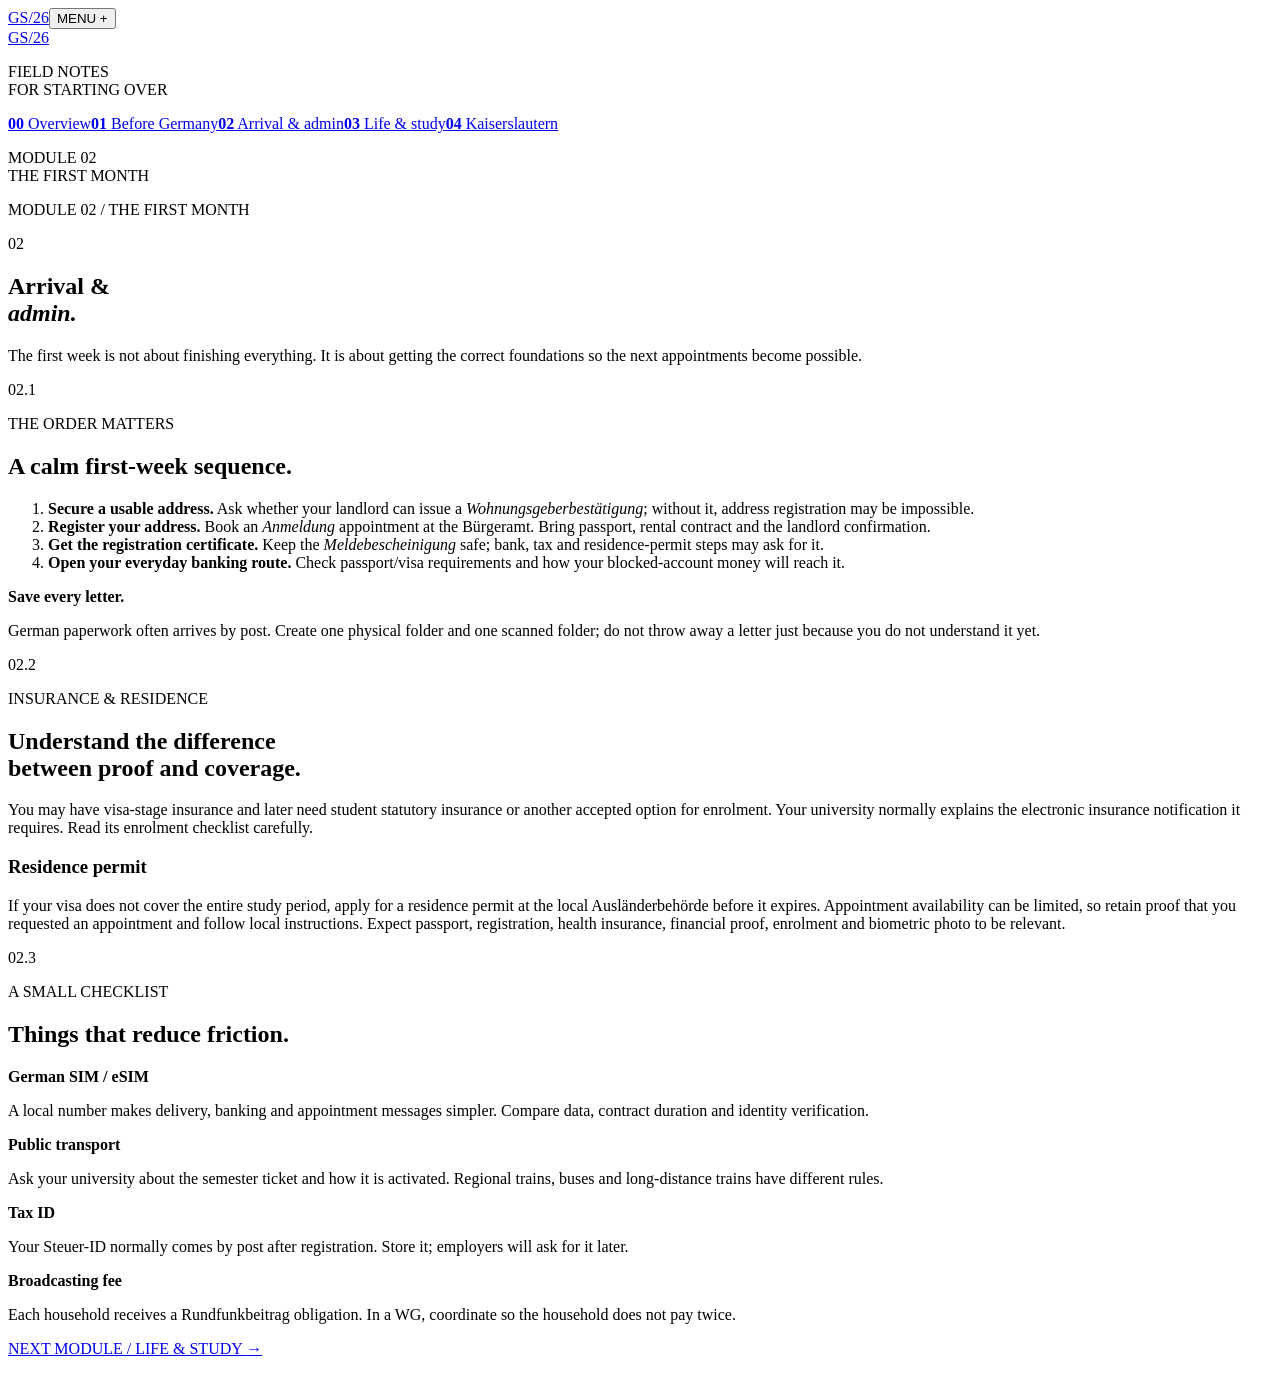
==== german-survival/arrival.html @ 48524ede "Add German Survival arrival.html" ====
<!doctype html><html lang="en"><head><meta charset="utf-8"><meta name="viewport" content="width=device-width,initial-scale=1"><title>Arrival & Admin — German Survival</title><link rel="preconnect" href="https://fonts.googleapis.com"><link rel="preconnect" href="https://fonts.gstatic.com" crossorigin><link href="https://fonts.googleapis.com/css2?family=IBM+Plex+Mono:wght@400;500&family=Space+Grotesk:wght@400;500;600;700&display=swap" rel="stylesheet"><link rel="stylesheet" href="styles.css"></head><body><div class="noise"></div><header class="mobile-head"><a href="index.html" class="logo">GS<span>/</span>26</a><button class="menu" aria-expanded="false">MENU +</button></header><aside class="rail"><a href="index.html" class="logo">GS<span>/</span>26</a><p class="rail-label">FIELD NOTES<br>FOR STARTING OVER</p><nav><a href="index.html"><b>00</b> Overview</a><a href="before-germany.html"><b>01</b> Before Germany</a><a class="active" href="arrival.html"><b>02</b> Arrival &amp; admin</a><a href="life-study.html"><b>03</b> Life &amp; study</a><a href="kaiserslautern.html"><b>04</b> Kaiserslautern</a></nav><p class="rail-foot">MODULE 02<br>THE FIRST MONTH</p></aside><main><article class="guide"><header class="guide-intro"><p class="system-line"><span class="pulse"></span> MODULE 02 / THE FIRST MONTH</p><p class="guide-number">02</p><h1>Arrival &amp;<br><em>admin.</em></h1><p class="lead">The first week is not about finishing everything. It is about getting the correct foundations so the next appointments become possible.</p></header><section class="content-block"><div class="content-index">02.1</div><div><p class="tag">THE ORDER MATTERS</p><h2>A calm first-week sequence.</h2><ol><li><b>Secure a usable address.</b> Ask whether your landlord can issue a <i>Wohnungsgeberbestätigung</i>; without it, address registration may be impossible.</li><li><b>Register your address.</b> Book an <i>Anmeldung</i> appointment at the Bürgeramt. Bring passport, rental contract and the landlord confirmation.</li><li><b>Get the registration certificate.</b> Keep the <i>Meldebescheinigung</i> safe; bank, tax and residence-permit steps may ask for it.</li><li><b>Open your everyday banking route.</b> Check passport/visa requirements and how your blocked-account money will reach it.</li></ol><div class="callout"><strong>Save every letter.</strong><p>German paperwork often arrives by post. Create one physical folder and one scanned folder; do not throw away a letter just because you do not understand it yet.</p></div></div></section><section class="content-block"><div class="content-index">02.2</div><div><p class="tag">INSURANCE &amp; RESIDENCE</p><h2>Understand the difference<br>between proof and coverage.</h2><p>You may have visa-stage insurance and later need student statutory insurance or another accepted option for enrolment. Your university normally explains the electronic insurance notification it requires. Read its enrolment checklist carefully.</p><h3>Residence permit</h3><p>If your visa does not cover the entire study period, apply for a residence permit at the local Ausländerbehörde before it expires. Appointment availability can be limited, so retain proof that you requested an appointment and follow local instructions. Expect passport, registration, health insurance, financial proof, enrolment and biometric photo to be relevant.</p></div></section><section class="content-block"><div class="content-index">02.3</div><div><p class="tag">A SMALL CHECKLIST</p><h2>Things that reduce friction.</h2><div class="split-list"><div><b>German SIM / eSIM</b><p>A local number makes delivery, banking and appointment messages simpler. Compare data, contract duration and identity verification.</p></div><div><b>Public transport</b><p>Ask your university about the semester ticket and how it is activated. Regional trains, buses and long-distance trains have different rules.</p></div><div><b>Tax ID</b><p>Your Steuer-ID normally comes by post after registration. Store it; employers will ask for it later.</p></div><div><b>Broadcasting fee</b><p>Each household receives a Rundfunkbeitrag obligation. In a WG, coordinate so the household does not pay twice.</p></div></div><p class="next"><a href="life-study.html">NEXT MODULE / LIFE &amp; STUDY <b>→</b></a></p></div></section></article></main><script src="script.js"></script></body></html>
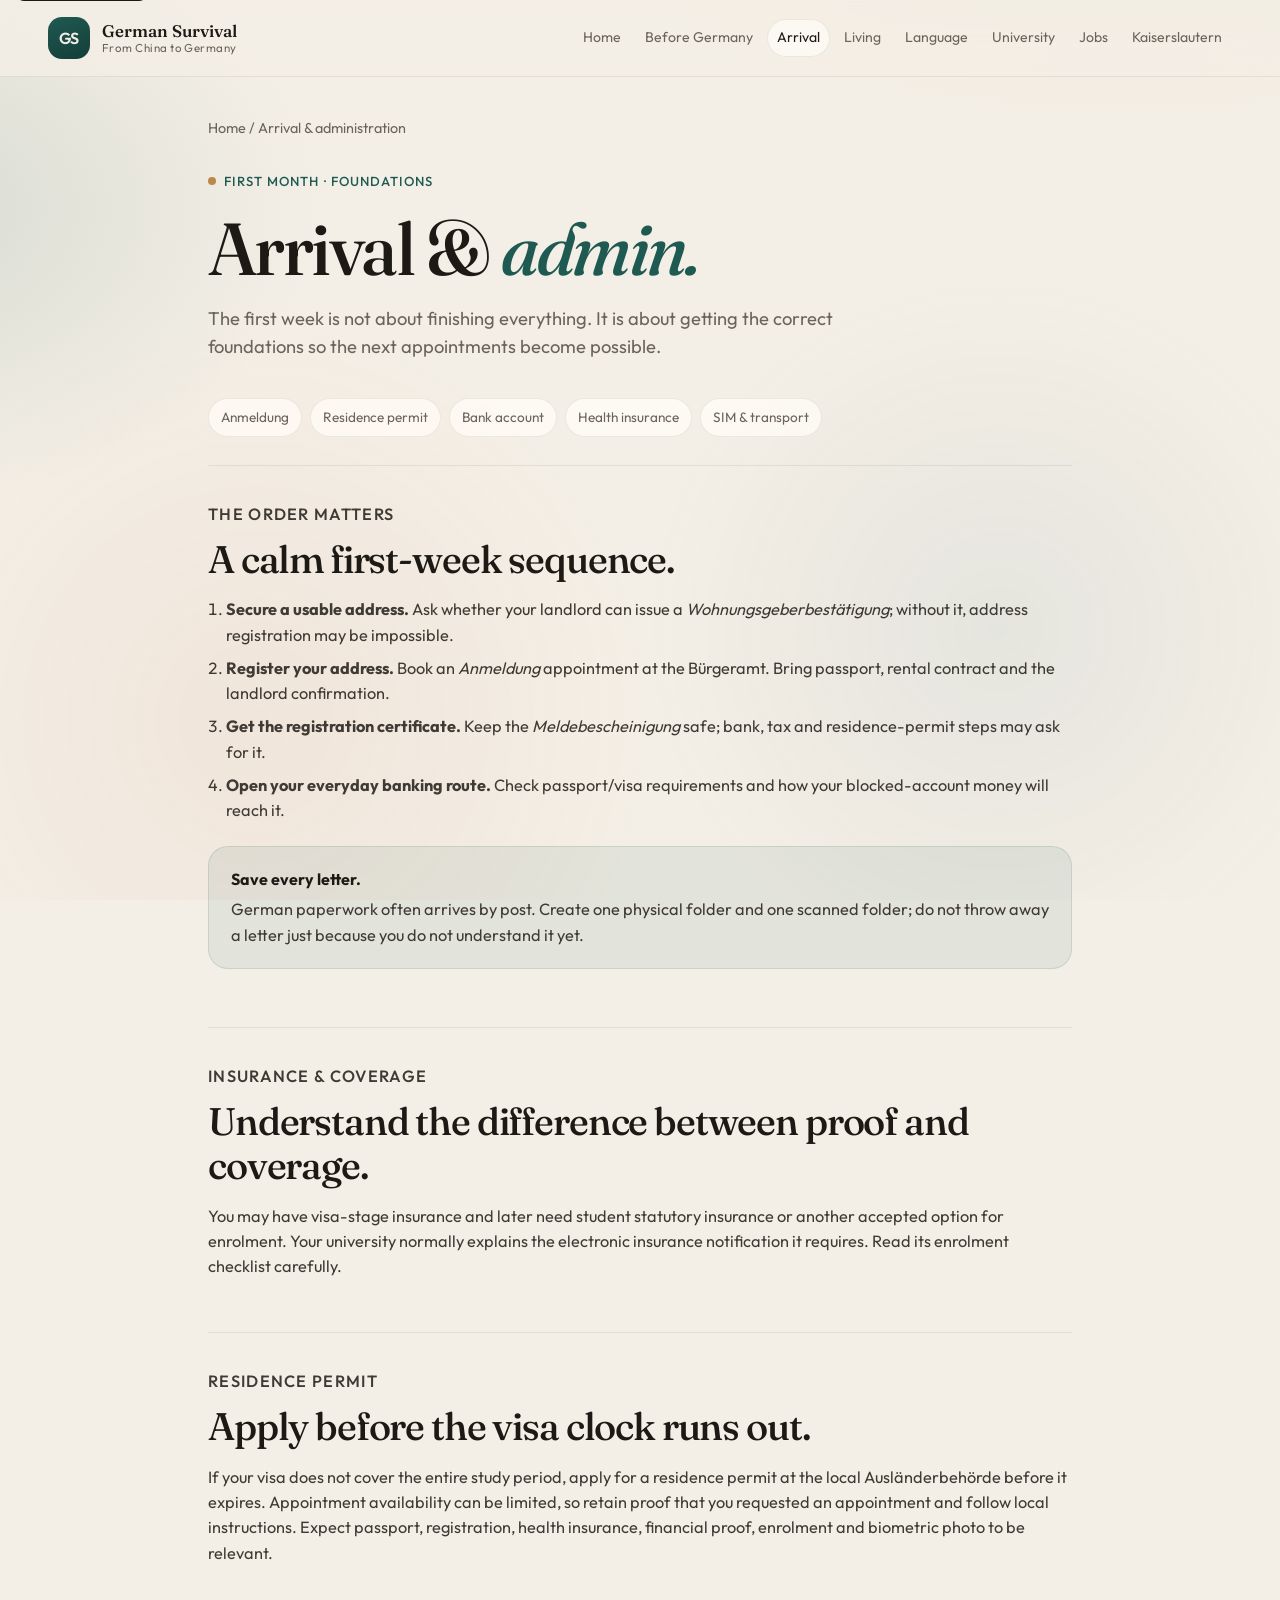
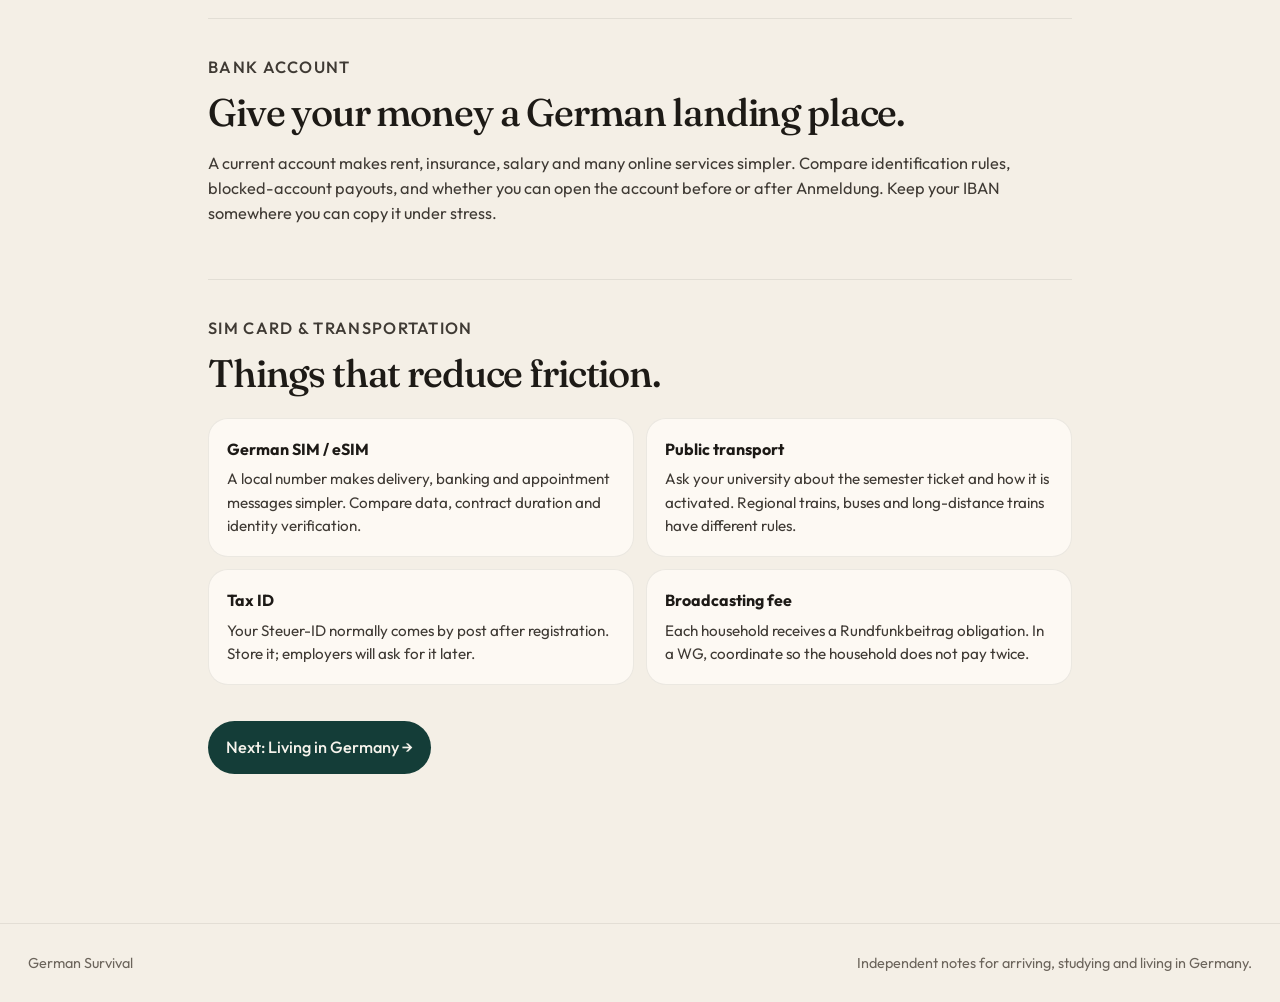
==== commit fc0a7e57: "Update German Survival website" ====
--- a/german-survival/arrival.html
+++ b/german-survival/arrival.html
@@ -1 +1,122 @@
-<!doctype html><html lang="en"><head><meta charset="utf-8"><meta name="viewport" content="width=device-width,initial-scale=1"><title>Arrival & Admin — German Survival</title><link rel="preconnect" href="https://fonts.googleapis.com"><link rel="preconnect" href="https://fonts.gstatic.com" crossorigin><link href="https://fonts.googleapis.com/css2?family=IBM+Plex+Mono:wght@400;500&family=Space+Grotesk:wght@400;500;600;700&display=swap" rel="stylesheet"><link rel="stylesheet" href="styles.css"></head><body><div class="noise"></div><header class="mobile-head"><a href="index.html" class="logo">GS<span>/</span>26</a><button class="menu" aria-expanded="false">MENU +</button></header><aside class="rail"><a href="index.html" class="logo">GS<span>/</span>26</a><p class="rail-label">FIELD NOTES<br>FOR STARTING OVER</p><nav><a href="index.html"><b>00</b> Overview</a><a href="before-germany.html"><b>01</b> Before Germany</a><a class="active" href="arrival.html"><b>02</b> Arrival &amp; admin</a><a href="life-study.html"><b>03</b> Life &amp; study</a><a href="kaiserslautern.html"><b>04</b> Kaiserslautern</a></nav><p class="rail-foot">MODULE 02<br>THE FIRST MONTH</p></aside><main><article class="guide"><header class="guide-intro"><p class="system-line"><span class="pulse"></span> MODULE 02 / THE FIRST MONTH</p><p class="guide-number">02</p><h1>Arrival &amp;<br><em>admin.</em></h1><p class="lead">The first week is not about finishing everything. It is about getting the correct foundations so the next appointments become possible.</p></header><section class="content-block"><div class="content-index">02.1</div><div><p class="tag">THE ORDER MATTERS</p><h2>A calm first-week sequence.</h2><ol><li><b>Secure a usable address.</b> Ask whether your landlord can issue a <i>Wohnungsgeberbestätigung</i>; without it, address registration may be impossible.</li><li><b>Register your address.</b> Book an <i>Anmeldung</i> appointment at the Bürgeramt. Bring passport, rental contract and the landlord confirmation.</li><li><b>Get the registration certificate.</b> Keep the <i>Meldebescheinigung</i> safe; bank, tax and residence-permit steps may ask for it.</li><li><b>Open your everyday banking route.</b> Check passport/visa requirements and how your blocked-account money will reach it.</li></ol><div class="callout"><strong>Save every letter.</strong><p>German paperwork often arrives by post. Create one physical folder and one scanned folder; do not throw away a letter just because you do not understand it yet.</p></div></div></section><section class="content-block"><div class="content-index">02.2</div><div><p class="tag">INSURANCE &amp; RESIDENCE</p><h2>Understand the difference<br>between proof and coverage.</h2><p>You may have visa-stage insurance and later need student statutory insurance or another accepted option for enrolment. Your university normally explains the electronic insurance notification it requires. Read its enrolment checklist carefully.</p><h3>Residence permit</h3><p>If your visa does not cover the entire study period, apply for a residence permit at the local Ausländerbehörde before it expires. Appointment availability can be limited, so retain proof that you requested an appointment and follow local instructions. Expect passport, registration, health insurance, financial proof, enrolment and biometric photo to be relevant.</p></div></section><section class="content-block"><div class="content-index">02.3</div><div><p class="tag">A SMALL CHECKLIST</p><h2>Things that reduce friction.</h2><div class="split-list"><div><b>German SIM / eSIM</b><p>A local number makes delivery, banking and appointment messages simpler. Compare data, contract duration and identity verification.</p></div><div><b>Public transport</b><p>Ask your university about the semester ticket and how it is activated. Regional trains, buses and long-distance trains have different rules.</p></div><div><b>Tax ID</b><p>Your Steuer-ID normally comes by post after registration. Store it; employers will ask for it later.</p></div><div><b>Broadcasting fee</b><p>Each household receives a Rundfunkbeitrag obligation. In a WG, coordinate so the household does not pay twice.</p></div></div><p class="next"><a href="life-study.html">NEXT MODULE / LIFE &amp; STUDY <b>→</b></a></p></div></section></article></main><script src="script.js"></script></body></html>
+<!doctype html>
+<html lang="en">
+<head>
+  <meta charset="utf-8">
+  <meta name="viewport" content="width=device-width,initial-scale=1">
+  <meta name="description" content="Anmeldung, residence permit, bank account, health insurance, SIM card and transportation after arriving in Germany.">
+  <title>Arrival &amp; Administration — German Survival</title>
+  <link rel="preconnect" href="https://fonts.googleapis.com">
+  <link rel="preconnect" href="https://fonts.gstatic.com" crossorigin>
+  <link href="https://fonts.googleapis.com/css2?family=Fraunces:ital,opsz,wght@0,9..144,500;0,9..144,600;1,9..144,500&family=Outfit:wght@400;500;600&display=swap" rel="stylesheet">
+  <link rel="stylesheet" href="styles.css">
+</head>
+<body>
+  <a class="skip" href="#main">Skip to content</a>
+  <div class="atmosphere" aria-hidden="true"></div>
+  <header class="site-header">
+    <div class="site-header-inner">
+      <a class="brand" href="index.html">
+        <span class="brand-mark">GS</span>
+        <span class="brand-text">
+          <strong>German Survival</strong>
+          <small>From China to Germany</small>
+        </span>
+      </a>
+      <nav class="site-nav" id="site-nav">
+        <a href="index.html">Home</a>
+        <a href="before-germany.html">Before Germany</a>
+        <a class="active" href="arrival.html">Arrival</a>
+        <a href="life-study.html">Living</a>
+        <a href="language.html">Language</a>
+        <a href="university.html">University</a>
+        <a href="jobs.html">Jobs</a>
+        <a href="kaiserslautern.html">Kaiserslautern</a>
+      </nav>
+      <button class="nav-toggle" type="button" aria-expanded="false" aria-controls="site-nav">Menu</button>
+    </div>
+  </header>
+
+  <main id="main" class="page-shell">
+    <article class="guide">
+      <p class="crumb"><a href="index.html">Home</a> / Arrival &amp; administration</p>
+      <header class="guide-intro">
+        <p class="eyebrow"><span class="eyebrow-dot"></span> First month · Foundations</p>
+        <h1>Arrival &amp; <em>admin.</em></h1>
+        <p class="lead">The first week is not about finishing everything. It is about getting the correct foundations so the next appointments become possible.</p>
+      </header>
+      <nav class="contents" aria-label="On this page">
+        <a href="#anmeldung">Anmeldung</a>
+        <a href="#residence">Residence permit</a>
+        <a href="#bank">Bank account</a>
+        <a href="#insurance">Health insurance</a>
+        <a href="#friction">SIM &amp; transport</a>
+      </nav>
+
+      <section class="content-block" id="anmeldung">
+        <p class="tag">The order matters</p>
+        <h2>A calm first-week sequence.</h2>
+        <ol>
+          <li><b>Secure a usable address.</b> Ask whether your landlord can issue a <i>Wohnungsgeberbestätigung</i>; without it, address registration may be impossible.</li>
+          <li><b>Register your address.</b> Book an <i>Anmeldung</i> appointment at the Bürgeramt. Bring passport, rental contract and the landlord confirmation.</li>
+          <li><b>Get the registration certificate.</b> Keep the <i>Meldebescheinigung</i> safe; bank, tax and residence-permit steps may ask for it.</li>
+          <li><b>Open your everyday banking route.</b> Check passport/visa requirements and how your blocked-account money will reach it.</li>
+        </ol>
+        <div class="callout">
+          <strong>Save every letter.</strong>
+          <p>German paperwork often arrives by post. Create one physical folder and one scanned folder; do not throw away a letter just because you do not understand it yet.</p>
+        </div>
+      </section>
+
+      <section class="content-block" id="insurance">
+        <p class="tag">Insurance &amp; coverage</p>
+        <h2>Understand the difference between proof and coverage.</h2>
+        <p>You may have visa-stage insurance and later need student statutory insurance or another accepted option for enrolment. Your university normally explains the electronic insurance notification it requires. Read its enrolment checklist carefully.</p>
+      </section>
+
+      <section class="content-block" id="residence">
+        <p class="tag">Residence permit</p>
+        <h2>Apply before the visa clock runs out.</h2>
+        <p>If your visa does not cover the entire study period, apply for a residence permit at the local Ausländerbehörde before it expires. Appointment availability can be limited, so retain proof that you requested an appointment and follow local instructions. Expect passport, registration, health insurance, financial proof, enrolment and biometric photo to be relevant.</p>
+      </section>
+
+      <section class="content-block" id="bank">
+        <p class="tag">Bank account</p>
+        <h2>Give your money a German landing place.</h2>
+        <p>A current account makes rent, insurance, salary and many online services simpler. Compare identification rules, blocked-account payouts, and whether you can open the account before or after Anmeldung. Keep your IBAN somewhere you can copy it under stress.</p>
+      </section>
+
+      <section class="content-block" id="friction">
+        <p class="tag">SIM card &amp; transportation</p>
+        <h2>Things that reduce friction.</h2>
+        <div class="split-list">
+          <div>
+            <b>German SIM / eSIM</b>
+            <p>A local number makes delivery, banking and appointment messages simpler. Compare data, contract duration and identity verification.</p>
+          </div>
+          <div>
+            <b>Public transport</b>
+            <p>Ask your university about the semester ticket and how it is activated. Regional trains, buses and long-distance trains have different rules.</p>
+          </div>
+          <div>
+            <b>Tax ID</b>
+            <p>Your Steuer-ID normally comes by post after registration. Store it; employers will ask for it later.</p>
+          </div>
+          <div>
+            <b>Broadcasting fee</b>
+            <p>Each household receives a Rundfunkbeitrag obligation. In a WG, coordinate so the household does not pay twice.</p>
+          </div>
+        </div>
+        <p class="next"><a href="life-study.html">Next: Living in Germany →</a></p>
+      </section>
+    </article>
+  </main>
+
+  <footer class="site-footer">
+    <div class="site-footer-inner">
+      <span>German Survival</span>
+      <span>Independent notes for arriving, studying and living in Germany.</span>
+    </div>
+  </footer>
+  <script src="script.js"></script>
+</body>
+</html>
--- a/german-survival/styles.css
+++ b/german-survival/styles.css
@@ -0,0 +1,631 @@
+:root {
+  --bg: #f4efe6;
+  --bg-elevated: rgba(255, 252, 247, 0.78);
+  --ink: #1d1a16;
+  --muted: #6b645b;
+  --line: rgba(29, 26, 22, 0.08);
+  --forest: #1f5a52;
+  --forest-deep: #143d38;
+  --gold: #b8894a;
+  --clay: #c46a48;
+  --sky: #3d6e8c;
+  --sage: #5b7f62;
+  --plum: #6b4f7a;
+  --white: #fffcf7;
+  --shadow: 0 24px 60px rgba(29, 26, 22, 0.08);
+  --radius: 28px;
+  --header-h: 76px;
+  --serif: "Fraunces", "Iowan Old Style", Georgia, serif;
+  --sans: "Outfit", "Avenir Next", "Segoe UI", sans-serif;
+}
+
+* { box-sizing: border-box; }
+html { scroll-behavior: smooth; }
+body {
+  margin: 0;
+  color: var(--ink);
+  background:
+    radial-gradient(1200px 700px at 88% -10%, rgba(184, 137, 74, 0.16), transparent 55%),
+    radial-gradient(900px 600px at -10% 8%, rgba(31, 90, 82, 0.14), transparent 50%),
+    var(--bg);
+  font-family: var(--sans);
+  line-height: 1.55;
+}
+img { max-width: 100%; }
+a { color: inherit; }
+button { font-family: inherit; }
+
+.skip {
+  position: absolute;
+  left: 16px;
+  top: -40px;
+  background: var(--ink);
+  color: var(--white);
+  padding: 8px 12px;
+  border-radius: 8px;
+  z-index: 20;
+}
+.skip:focus { top: 12px; }
+
+.atmosphere {
+  position: fixed;
+  inset: 0;
+  pointer-events: none;
+  z-index: 0;
+  background:
+    radial-gradient(circle at 20% 80%, rgba(196, 106, 72, 0.07), transparent 32%),
+    radial-gradient(circle at 78% 70%, rgba(61, 110, 140, 0.08), transparent 30%);
+}
+
+.site-header {
+  position: sticky;
+  top: 0;
+  z-index: 10;
+  backdrop-filter: blur(18px);
+  background: rgba(244, 239, 230, 0.78);
+  border-bottom: 1px solid var(--line);
+}
+.site-header-inner { position: relative; }
+.site-header-inner {
+  max-width: 1240px;
+  margin: 0 auto;
+  min-height: var(--header-h);
+  padding: 12px 28px;
+  display: flex;
+  align-items: center;
+  gap: 28px;
+}
+.brand {
+  display: flex;
+  align-items: center;
+  gap: 12px;
+  text-decoration: none;
+  flex-shrink: 0;
+}
+.brand-mark {
+  width: 42px;
+  height: 42px;
+  border-radius: 14px;
+  display: grid;
+  place-items: center;
+  background: linear-gradient(160deg, var(--forest), var(--forest-deep));
+  color: #f4efe6;
+  font-weight: 600;
+  letter-spacing: -0.04em;
+}
+.brand-text {
+  display: flex;
+  flex-direction: column;
+  line-height: 1.15;
+}
+.brand-text strong {
+  font-family: var(--serif);
+  font-size: 1.05rem;
+  font-weight: 560;
+}
+.brand-text small {
+  color: var(--muted);
+  font-size: 0.72rem;
+  letter-spacing: 0.04em;
+}
+
+.site-nav {
+  display: flex;
+  align-items: center;
+  gap: 4px;
+  margin-left: auto;
+  flex-wrap: nowrap;
+  justify-content: flex-end;
+}
+.site-nav a {
+  text-decoration: none;
+  color: var(--muted);
+  font-size: 0.88rem;
+  padding: 8px 10px;
+  white-space: nowrap;
+  border-radius: 999px;
+  transition: 0.2s ease;
+}
+.site-nav a:hover,
+.site-nav a.active {
+  color: var(--ink);
+  background: rgba(255, 252, 247, 0.7);
+}
+.site-nav a.active {
+  box-shadow: inset 0 0 0 1px var(--line);
+}
+
+.nav-toggle {
+  display: none;
+  margin-left: auto;
+  border: 1px solid var(--line);
+  background: var(--bg-elevated);
+  border-radius: 999px;
+  padding: 10px 16px;
+  cursor: pointer;
+}
+.nav-toggle:hover { background: var(--white); }
+
+.page-shell { position: relative; z-index: 1; }
+
+.hero {
+  max-width: 1240px;
+  margin: 0 auto;
+  padding: 56px 28px 28px;
+  display: grid;
+  grid-template-columns: 1.2fr 0.8fr;
+  gap: 48px;
+  align-items: center;
+}
+.eyebrow {
+  display: inline-flex;
+  align-items: center;
+  gap: 8px;
+  color: var(--forest);
+  font-size: 0.82rem;
+  letter-spacing: 0.08em;
+  text-transform: uppercase;
+  font-weight: 500;
+  margin: 0 0 18px;
+}
+.eyebrow-dot {
+  width: 8px;
+  height: 8px;
+  border-radius: 50%;
+  background: var(--gold);
+}
+.hero h1 {
+  font-family: var(--serif);
+  font-weight: 500;
+  font-size: clamp(2.7rem, 6vw, 5.2rem);
+  line-height: 1.05;
+  letter-spacing: -0.035em;
+  margin: 0 0 22px;
+}
+.hero h1 em {
+  font-style: italic;
+  color: var(--forest);
+}
+.hero-copy {
+  font-size: 1.12rem;
+  color: var(--muted);
+  max-width: 34rem;
+  margin: 0 0 28px;
+}
+.hero-actions {
+  display: flex;
+  flex-wrap: wrap;
+  gap: 12px;
+  margin-bottom: 36px;
+}
+.btn {
+  display: inline-flex;
+  align-items: center;
+  gap: 8px;
+  text-decoration: none;
+  border-radius: 999px;
+  padding: 13px 20px;
+  font-weight: 500;
+  transition: 0.2s ease;
+}
+.btn-primary {
+  background: var(--forest-deep);
+  color: #f6f3ec;
+}
+.btn-primary:hover { transform: translateY(-1px); background: var(--forest); }
+.btn-ghost {
+  background: var(--bg-elevated);
+  box-shadow: inset 0 0 0 1px var(--line);
+}
+.btn-ghost:hover { background: var(--white); }
+
+.hero-stats {
+  display: grid;
+  grid-template-columns: repeat(3, minmax(0, 1fr));
+  gap: 16px;
+  max-width: 460px;
+}
+.hero-stats div {
+  padding-top: 12px;
+  border-top: 1px solid var(--line);
+}
+.hero-stats strong {
+  display: block;
+  font-family: var(--serif);
+  font-size: 1.5rem;
+  font-weight: 500;
+}
+.hero-stats span {
+  color: var(--muted);
+  font-size: 0.85rem;
+}
+
+.hero-panel {
+  min-height: 420px;
+  border-radius: 36px;
+  padding: 28px;
+  background:
+    linear-gradient(165deg, rgba(255, 252, 247, 0.55), rgba(255, 252, 247, 0.18)),
+    linear-gradient(135deg, rgba(31, 90, 82, 0.18), rgba(196, 106, 72, 0.16) 48%, rgba(184, 137, 74, 0.2));
+  box-shadow: var(--shadow);
+  border: 1px solid rgba(255, 255, 255, 0.45);
+  display: flex;
+  flex-direction: column;
+  justify-content: space-between;
+}
+.hero-panel h2 {
+  font-family: var(--serif);
+  font-size: 1.85rem;
+  font-weight: 500;
+  margin: 0 0 12px;
+  line-height: 1.2;
+}
+.hero-panel p {
+  margin: 0;
+  color: var(--forest-deep);
+}
+.path-list {
+  list-style: none;
+  margin: 28px 0 0;
+  padding: 0;
+  display: grid;
+  gap: 10px;
+}
+.path-list li {
+  display: flex;
+  justify-content: space-between;
+  gap: 12px;
+  padding: 12px 14px;
+  border-radius: 16px;
+  background: rgba(255, 252, 247, 0.62);
+  backdrop-filter: blur(10px);
+  font-size: 0.92rem;
+}
+.path-list span { color: var(--muted); }
+
+.section {
+  max-width: 1240px;
+  margin: 0 auto;
+  padding: 28px 28px 8px;
+}
+.section-head {
+  display: flex;
+  justify-content: space-between;
+  align-items: end;
+  gap: 24px;
+  margin-bottom: 22px;
+}
+.section-head h2 {
+  font-family: var(--serif);
+  font-size: clamp(1.8rem, 3vw, 2.5rem);
+  font-weight: 500;
+  margin: 0;
+}
+.section-head p {
+  margin: 0;
+  color: var(--muted);
+  max-width: 28rem;
+}
+
+.guide-grid {
+  display: grid;
+  grid-template-columns: repeat(12, 1fr);
+  gap: 16px;
+}
+.guide-card {
+  grid-column: span 4;
+  min-height: 280px;
+  padding: 26px;
+  border-radius: var(--radius);
+  text-decoration: none;
+  display: flex;
+  flex-direction: column;
+  background: var(--bg-elevated);
+  border: 1px solid rgba(255, 255, 255, 0.7);
+  box-shadow: 0 10px 30px rgba(29, 26, 22, 0.04);
+  backdrop-filter: blur(12px);
+  transition: transform 0.22s ease, box-shadow 0.22s ease;
+}
+.guide-card:hover {
+  transform: translateY(-6px);
+  box-shadow: var(--shadow);
+}
+.guide-card.wide { grid-column: span 6; min-height: 320px; }
+.guide-card.accent-forest { background: linear-gradient(165deg, #edf4f1, #dfece7); }
+.guide-card.accent-clay { background: linear-gradient(165deg, #f8efe9, #f2e0d6); }
+.guide-card.accent-sky { background: linear-gradient(165deg, #eef3f7, #dce8f0); }
+.guide-card.accent-gold { background: linear-gradient(165deg, #f7f1e6, #efe2c9); }
+.guide-card.accent-sage { background: linear-gradient(165deg, #eef4ea, #dde9d8); }
+.guide-card.accent-plum { background: linear-gradient(165deg, #f4eef6, #e7dcea); }
+.guide-card.accent-ink {
+  background: linear-gradient(165deg, #1f5a52, #143d38);
+  color: #f6f3ec;
+}
+.guide-card.accent-ink p,
+.guide-card.accent-ink .chip { color: rgba(246, 243, 236, 0.78); }
+.kicker {
+  font-size: 0.78rem;
+  letter-spacing: 0.08em;
+  text-transform: uppercase;
+  color: var(--forest);
+  margin: 0 0 14px;
+  font-weight: 550;
+}
+.guide-card.accent-ink .kicker { color: #e3c48a; }
+.guide-card h3 {
+  font-family: var(--serif);
+  font-size: 1.85rem;
+  font-weight: 500;
+  margin: 0 0 10px;
+  letter-spacing: -0.03em;
+}
+.guide-card p {
+  margin: 0 0 18px;
+  color: var(--muted);
+}
+.chips {
+  display: flex;
+  flex-wrap: wrap;
+  gap: 8px;
+  margin-top: auto;
+}
+.chip {
+  font-size: 0.78rem;
+  padding: 6px 10px;
+  border-radius: 999px;
+  background: rgba(255, 252, 247, 0.7);
+  color: var(--ink);
+}
+.card-go {
+  margin-top: 18px;
+  font-weight: 500;
+  font-size: 0.92rem;
+}
+
+.promise {
+  max-width: 1240px;
+  margin: 36px auto 0;
+  padding: 8px 28px 72px;
+}
+.promise-card {
+  border-radius: 36px;
+  padding: 42px;
+  background: linear-gradient(120deg, rgba(31, 90, 82, 0.95), rgba(20, 61, 56, 0.92));
+  color: #f6f3ec;
+  display: grid;
+  grid-template-columns: 1.3fr 0.7fr;
+  gap: 32px;
+  align-items: center;
+}
+.promise-card h2 {
+  font-family: var(--serif);
+  font-size: clamp(2rem, 4vw, 3.2rem);
+  font-weight: 500;
+  margin: 0 0 12px;
+}
+.promise-card p { margin: 0; color: rgba(246, 243, 236, 0.8); }
+.promise-note {
+  padding: 20px;
+  border-radius: 20px;
+  background: rgba(255, 252, 247, 0.1);
+  border: 1px solid rgba(255, 252, 247, 0.14);
+}
+
+.site-footer {
+  border-top: 1px solid var(--line);
+  padding: 28px;
+}
+.site-footer-inner {
+  max-width: 1240px;
+  margin: 0 auto;
+  display: flex;
+  justify-content: space-between;
+  gap: 16px;
+  color: var(--muted);
+  font-size: 0.9rem;
+}
+
+.guide {
+  max-width: 920px;
+  margin: 0 auto;
+  padding: 40px 28px 96px;
+}
+.crumb {
+  color: var(--muted);
+  font-size: 0.9rem;
+  margin: 0 0 28px;
+}
+.crumb a { text-decoration: none; }
+.crumb a:hover { color: var(--ink); }
+.guide-intro h1 {
+  font-family: var(--serif);
+  font-size: clamp(2.6rem, 6vw, 4.6rem);
+  line-height: 1.05;
+  letter-spacing: -0.035em;
+  font-weight: 500;
+  margin: 0 0 18px;
+}
+.guide-intro h1 em {
+  font-style: italic;
+  color: var(--forest);
+}
+.lead {
+  font-size: 1.15rem;
+  color: var(--muted);
+  max-width: 40rem;
+  margin: 0 0 28px;
+}
+.contents {
+  display: flex;
+  flex-wrap: wrap;
+  gap: 8px;
+  padding: 8px 0 8px;
+  margin-bottom: 20px;
+}
+.contents a {
+  text-decoration: none;
+  padding: 8px 12px;
+  border-radius: 999px;
+  background: var(--bg-elevated);
+  border: 1px solid var(--line);
+  font-size: 0.85rem;
+  color: var(--muted);
+}
+.contents a:hover { color: var(--ink); background: var(--white); }
+
+.content-block {
+  padding: 36px 0;
+  border-top: 1px solid var(--line);
+  scroll-margin-top: 96px;
+}
+.content-block h2 {
+  font-family: var(--serif);
+  font-size: clamp(1.7rem, 3vw, 2.4rem);
+  font-weight: 500;
+  letter-spacing: -0.03em;
+  line-height: 1.15;
+  margin: 0 0 16px;
+}
+.content-block h3 {
+  font-size: 1.05rem;
+  margin: 28px 0 10px;
+}
+.content-block p,
+.content-block li {
+  color: #3f3a34;
+  font-size: 1.02rem;
+}
+.content-block ul,
+.content-block ol { padding-left: 1.15rem; }
+.content-block li { margin: 8px 0; }
+.tag {
+  display: inline-block;
+  margin: 0 0 10px;
+  color: var(--forest);
+  font-size: 0.78rem;
+  letter-spacing: 0.08em;
+  text-transform: uppercase;
+  font-weight: 550;
+}
+
+.callout {
+  margin: 22px 0;
+  padding: 20px 22px;
+  border-radius: 20px;
+  background: rgba(31, 90, 82, 0.08);
+  border: 1px solid rgba(31, 90, 82, 0.12);
+}
+.callout.dark {
+  background: rgba(29, 26, 22, 0.06);
+  border-color: var(--line);
+}
+.callout strong { display: block; margin-bottom: 6px; }
+.callout p { margin: 0; }
+
+.note {
+  color: var(--muted) !important;
+  font-size: 0.95rem !important;
+}
+.note code {
+  font-family: var(--sans);
+  background: rgba(255, 252, 247, 0.8);
+  padding: 2px 6px;
+  border-radius: 6px;
+  color: var(--forest-deep);
+}
+
+.split-list {
+  display: grid;
+  grid-template-columns: 1fr 1fr;
+  gap: 12px;
+  margin: 22px 0;
+}
+.split-list div {
+  padding: 18px;
+  border-radius: 20px;
+  background: var(--bg-elevated);
+  border: 1px solid var(--line);
+}
+.split-list b { display: block; margin-bottom: 6px; }
+.split-list p { margin: 0; font-size: 0.95rem; }
+
+table {
+  width: 100%;
+  border-collapse: separate;
+  border-spacing: 0;
+  margin: 22px 0;
+  overflow: hidden;
+  border-radius: 18px;
+  border: 1px solid var(--line);
+  background: var(--bg-elevated);
+}
+th, td {
+  text-align: left;
+  padding: 14px 16px;
+  vertical-align: top;
+  border-bottom: 1px solid var(--line);
+}
+th {
+  font-size: 0.78rem;
+  letter-spacing: 0.06em;
+  text-transform: uppercase;
+  color: var(--forest);
+  background: rgba(31, 90, 82, 0.05);
+}
+tr:last-child td { border-bottom: 0; }
+
+.next {
+  margin-top: 36px !important;
+}
+.next a {
+  text-decoration: none;
+  display: inline-flex;
+  align-items: center;
+  gap: 10px;
+  padding: 14px 18px;
+  border-radius: 999px;
+  background: var(--forest-deep);
+  color: #f6f3ec;
+  font-weight: 500;
+}
+
+@media (max-width: 1100px) {
+  .hero,
+  .promise-card { grid-template-columns: 1fr; }
+  .hero-panel { min-height: 0; }
+  .guide-card,
+  .guide-card.wide { grid-column: span 6; }
+  .site-nav {
+    display: none;
+    position: absolute;
+    left: 16px;
+    right: 16px;
+    top: calc(var(--header-h) + 8px);
+    background: rgba(255, 252, 247, 0.96);
+    border: 1px solid var(--line);
+    border-radius: 24px;
+    padding: 12px;
+    flex-direction: column;
+    align-items: stretch;
+    box-shadow: var(--shadow);
+  }
+  .site-header.is-open .site-nav { display: flex; }
+  .nav-toggle { display: inline-flex; }
+  .hero-stats { max-width: none; }
+}
+
+@media (max-width: 720px) {
+  .site-header-inner,
+  .hero,
+  .section,
+  .promise,
+  .guide { padding-left: 18px; padding-right: 18px; }
+  .guide-card,
+  .guide-card.wide { grid-column: span 12; min-height: 0; }
+  .split-list { grid-template-columns: 1fr; }
+  .hero-stats { grid-template-columns: 1fr; }
+  .section-head,
+  .site-footer-inner { flex-direction: column; align-items: start; }
+  .promise-card { padding: 26px; }
+  .brand-text small { display: none; }
+}
